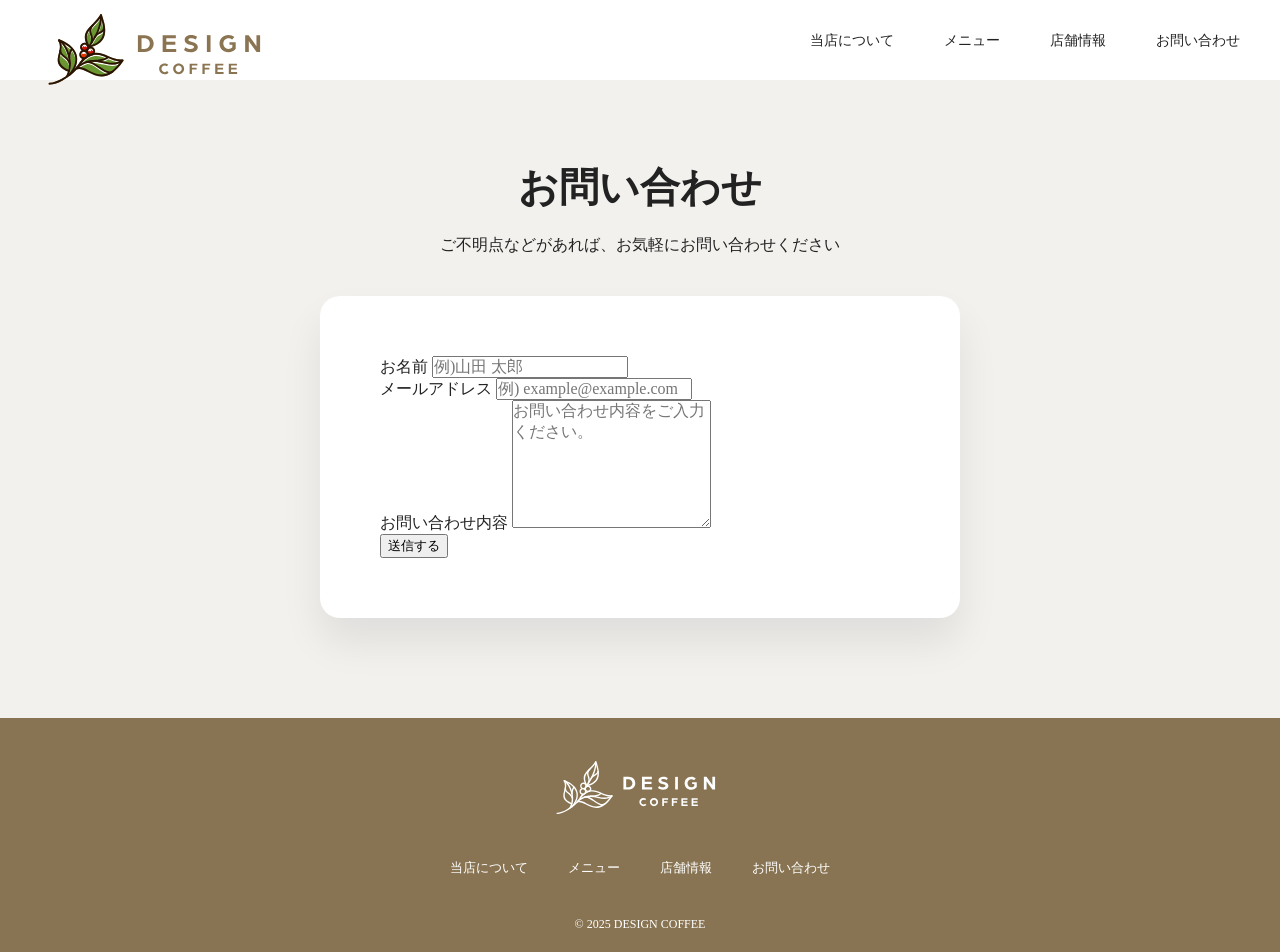
==== contact.html @ 808d5197 "Add files via upload" ====
<!DOCTYPE html>
<html lang="ja">
<head>
  <meta charset="UTF-8">
  <meta name="viewport" content="width=device-width, initial-scale=1.0">
  <title>Document</title>
  <link rel="stylesheet" href="style.css">
  <link rel="stylesheet" href="reset.css">
   <link rel="preconnect" href="https://fonts.googleapis.com">
  <link rel="preconnect" href="https://fonts.gstatic.com" crossorigin>
  <link href="https://fonts.googleapis.com/css2?family=Montsettat:ital,wght@0,100//900;1,100..900&family=Noto+Sans+JP:wght@100..900&display=swap" rel="stylesheet">
</head>

<body>
  <header>
    <h1>
     <a href="index.html" class="logo">
       <img src="img/logo.svg" alt="DESIGN COFFEEのロゴ">
     </a>
    </h1>
    <nav>
      <ul>
        <li><a href="index.html#about">当店について</a></li>
        <li><a href="index.html#menu">メニュー</a></li>
        <li><a href="index.html#shop">店舗情報</a></li>
        <li><a href="index.html#contact">お問い合わせ</a></li>
      </ul>
    </nav>
  </header>
  <main class="lower-main">
    <div class="lower-heading-group">
      <h2>お問い合わせ</h2>
      <p>ご不明点などがあれば、お気軽にお問い合わせください</p>
    </div>
    <form class="form-box" action="https://api.saticforms.xyz/submit" method="post">
      <input type="hidden" name="accessKey" value="sf_504ne9l2jgh0d4c24a27545c">
      <input type="hidden" name="redirectTo" value="https://www.sus.ac.jp">
      <div class="form-item">
        <label>お名前</label>
        <input type="text" name="name" placeholder="例)山田 太郎">
      </div>
      <div class="form-item">
        <label>メールアドレス</label>
        <input type="email" name="email" placeholder="例) example@example.com">
      </div>
      <div class="form-item">
        <label>お問い合わせ内容</label>
        <textarea rows="7" name="message" placeholder="お問い合わせ内容をご入力ください。"></textarea>
      </div>
      <div class="form-item">
        <button type="submit">送信する</button>
      </div>
    </form>
  </main>
</body>
<footer>
  <a href="index.html" class="logo">
    <img src="img/logo-white.svg" alt="DESIGN COFFEEのロゴ">
  </a>
  <nav>
    <ul>
      <li><a href="index.html#about">当店について</a></li>
      <li><a href="index.html#menu">メニュー</a></li>
      <li><a href="index.html#shop">店舗情報</a></li>
      <li><a href="index.html#contact">お問い合わせ</a></li>
    </ul>
  </nav>
  <p class="copyright">&copy; 2025 DESIGN COFFEE</p>
</footer>
</html>
---- style.css ----
header{
  padding: 10px 40px;
  display: flex;
  align-items: center;
  justify-content: space-between;
  .logo{
    display: block;
    height: 60px;
  }
}
nav{
  ul{
    display: flex;
    align-items: center;
    gap: 50px;
  }
  a{
    font-size: 14px;
    font-weight: 400;
    &:hover{
      color: #6A9631;
      text-decoration: underline;
    }
  }
}

.hero{
  color: #fff;
  text-align: center;
  height: 640px;
  background-image: url(../img/hero-background.jpg);
  background-size: cover;
  display: flex;
  flex-direction: column;
  align-items: center;
  justify-content: center;
  position: relative;
  h2{
    font-size: 48px;
    font-weight: 700px;
  }
  p{
    font-size: 20px;
    font-weight: 400;
    margin-top: 20px;
  }
  a{
    display: grid;
    place-items: center;
    width: 60px;
    height: 60px;
    background-color: #6A9631;
    border-radius: 50%;
    box-shadow: 0px 12px 20px rgb(0 0 0 / 0.1);
    position: absolute;
    left: 50%;
    bottom: 0;
    translate: -50% 50%;
    img{
      width: 24px;
      height: 24px;
    }
  }
}

.container{
  max-width: 1160px;
  margin: 0 auto;
  padding-inline: 40px;
}
main{
  .main-section{
    padding: 80px 0 100px;
    .heading-group{
      text-align: center;
      margin: 0 0 60px;
      h2{
        color: #887452;
        font-size: 40px;
        font-weight: 700;
      }
      span{
        color: #222;
        font-size: 14px;
        font-weight: 400;
        letter-spacing: 0.08em;
        display: block;
        margin-top: 10px;
      }
      &::after{
        content: "";
        display: block;
        width: 40px;
        height: 4px;
        background-color: #6A9631;
        border-radius: 4px;
        margin: 30px auto 0;
      }
    }
  }
}

.about{
  .layout{
    display: grid;
    grid-template-columns: 1fr 1fr;
    align-items: start;
    gap: 60px;
  }
  .image{
    border-radius: 40px;
    overflow: hidden;
    img{
      width: 100%;
      aspect-ratio: 5 / 4;
      object-fit: cover;
    }
  }
  .text{
    img{
      height: 60px;
    }
    h3{
      font-size: 28px;
      font-weight: 700;
      margin-top: 20px;
    }
    p{
      margin-top: 20px;
    }
  }
}

.menu-card{
  padding: 10px;
  background-color: #fff;
  border-radius: 20px;
  display: grid;
  gap: 5px;
  img{
    width: 100%;
    aspect-ratio: 4 / 3;
    object-fit: cover;
    border-radius: 12px;
  }
  .name{
    font-size: 14px;
  }
  .price{
    font-size: 14px;
    font-weight: 700;
    line-height: 1;
    letter-spacing: 0;
    text-align: right;
  }
}
.menu-list{
  display: grid;
  grid-template-columns: 1fr 1fr 1fr 1fr;
  gap: 20px;
}
.shop{
  .layout{
    display: grid;
    grid-template-columns: 1fr 1fr;
    align-items: start;
    gap: 60px;
  }
  .text{
    h3{
      text-align: center;
      font-size: 20px;
      font-weight: 700;
      margin: 0 0 20px;
      display: flex;
      align-items: baseline;
      gap: 1em;
      span{
        font-size: 0.6em;
      }
    }
    dl{
      display: grid;
      grid-template-columns: 100px 1fr;
      dt,dd{
        font-size: 14px;
        padding: 10px;
        border-top: solid #ccc;
      }
    }
  }
  .map{
    border-radius: 40px;
    overflow: hidden;
    iframe{
      width: 100%;
      height: auto;
      aspect-ratio: 5/4;
    }
  }
}
.contact{
  text-align: center;
  background-color: #f3f1ee;
  .layout{
    display: grid;
    grid-template-columns: 1fr 1fr;
    gap: 40px;
    margin-top: 60px;
    margin-inline: auto;
    max-width: 700px;
  }
  .label{
    margin-bottom: 20px;
  }
  .number{
    font-size: 30px;
    font-weight: 700;
    line-height: 1;
    letter-spacing: 0;
    img{
      width: 1em;
    }
  }
  .hour{
    font-size: 13px;
    display: block;
    margin-top: 1em;
  }
  .button{
    display: inline-block;
    color: #fff;
    background-color: #6A9631;
    padding: 1em 2em;
    border-radius: 8px;
  }
}
footer{
  color: #fff;
  background-color: #887452;
  padding: 40px 20px 20px;
  display: grid;
  justify-items: center;
  gap: 40px;
  .logo{
    display:block;
    img{
      display: block;
      height: 60px;
    }
  }
  ul{
    display: flex;
    gap: 40px;
    a{
      font-size: 13px;
    }
  }
  .copyright{
    font-size: 12px;
  }
}
.lower-main{
  padding: 80px 0 100px;
  background-color: #f3f1ee;
}
.lower-heading-group{
  text-align: center;
  display: grid;
  justify-items: center;
  gap: 20px;
  margin:0 0 40px;
  h2{
    font-size: 40px;
    font-weight: 700;
  }
}
.form-box{
  max-width: 640px;
  margin: auto;
  border-radius: 20px;
  padding: 60px;
  background-color: #fff;
  box-shadow: 0px 24px 40px rgb(0 0 0 / 0.08);
}
.font-item{
  display: grid;
  gap: 10px;
  label{
    font-size: 14px;
  }
  + .font-item{
    margin-top: 30px;
  }
  input,
  textarea{
    border: 1px solid #aaa;
    padding: 0.8em 0.5em;
    border-radius: 8px;
    &::placeholder{
      color:#aaa;
    }
  }
  textarea{
    resize: none;
  }
  button{
    font-size: 16px;
    display: inline-block;
    color: #fff;
    background-color: #6A9631;
    border: none;
    padding: 1em 2em;
    border-radius: 8px;
    &:hover{
      background-color: #517521;
    }
  }
}
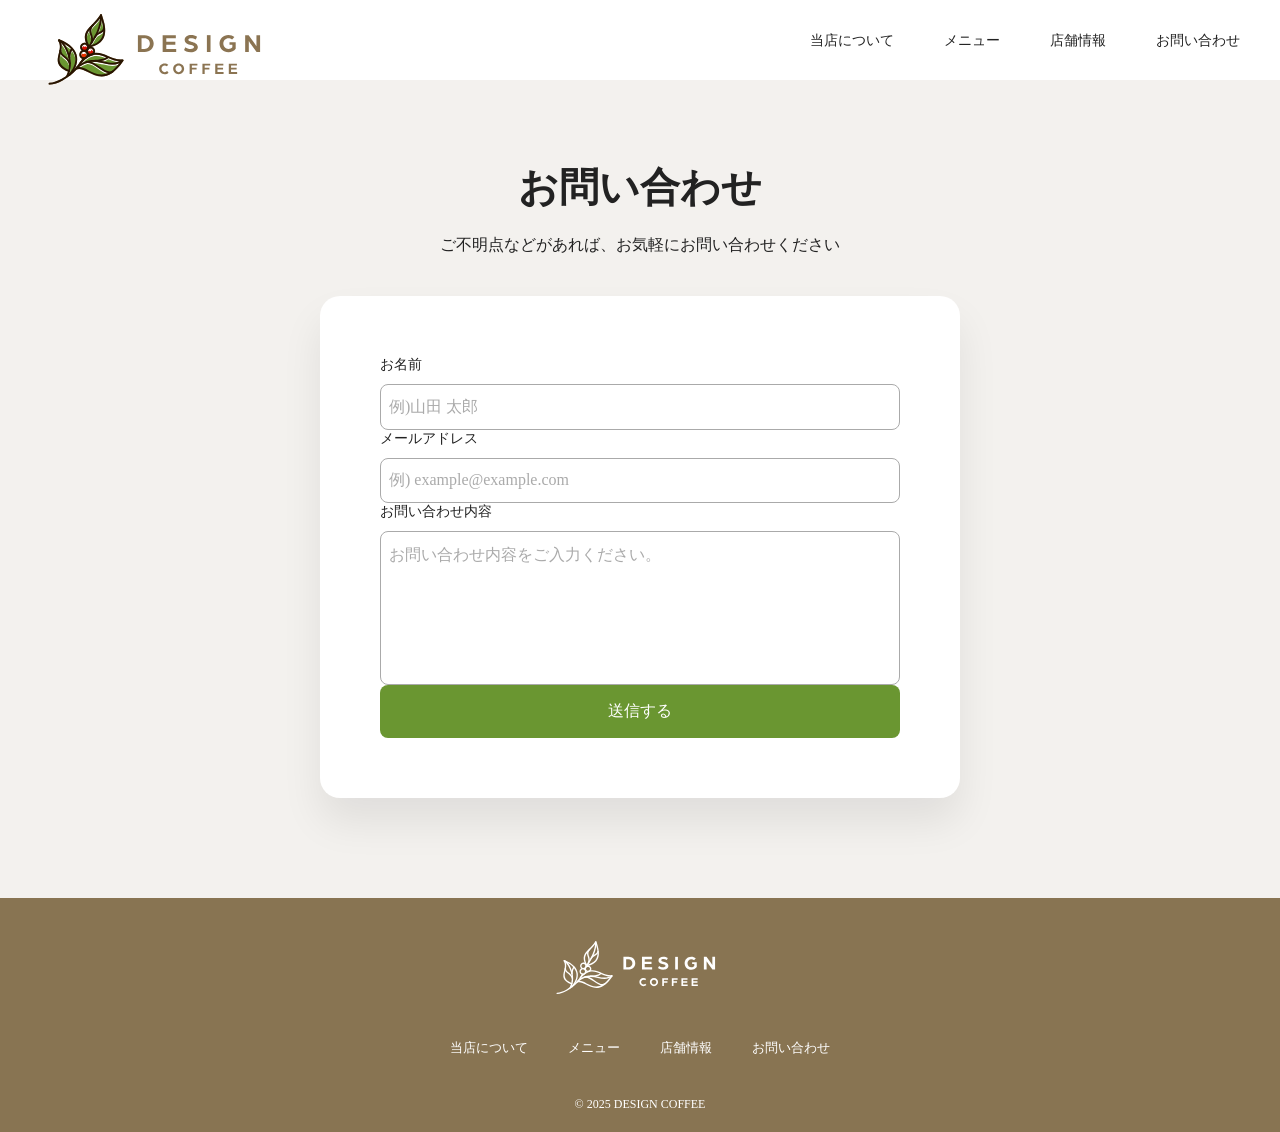
==== commit bd972191: "Update contact.html" ====
--- a/contact.html
+++ b/contact.html
@@ -33,7 +33,7 @@
       <p>ご不明点などがあれば、お気軽にお問い合わせください</p>
     </div>
     <form class="form-box" action="https://api.saticforms.xyz/submit" method="post">
-      <input type="hidden" name="accessKey" value="sf_504ne9l2jgh0d4c24a27545c">
+      <input type="hidden" name="accessKey" value="sf_2f5999ebe1dfd4ace5c3905b">
       <input type="hidden" name="redirectTo" value="https://www.sus.ac.jp">
       <div class="form-item">
         <label>お名前</label>
@@ -67,4 +67,4 @@
   </nav>
   <p class="copyright">&copy; 2025 DESIGN COFFEE</p>
 </footer>
-</html>+</html>
--- a/style.css
+++ b/style.css
@@ -28,7 +28,7 @@
   color: #fff;
   text-align: center;
   height: 640px;
-  background-image: url(../img/hero-background.jpg);
+  background-image: url(./img/hero-background.jpg);
   background-size: cover;
   display: flex;
   flex-direction: column;
@@ -283,7 +283,7 @@
   background-color: #fff;
   box-shadow: 0px 24px 40px rgb(0 0 0 / 0.08);
 }
-.font-item{
+.form-item{
   display: grid;
   gap: 10px;
   label{
@@ -316,4 +316,4 @@
       background-color: #517521;
     }
   }
-}+}
